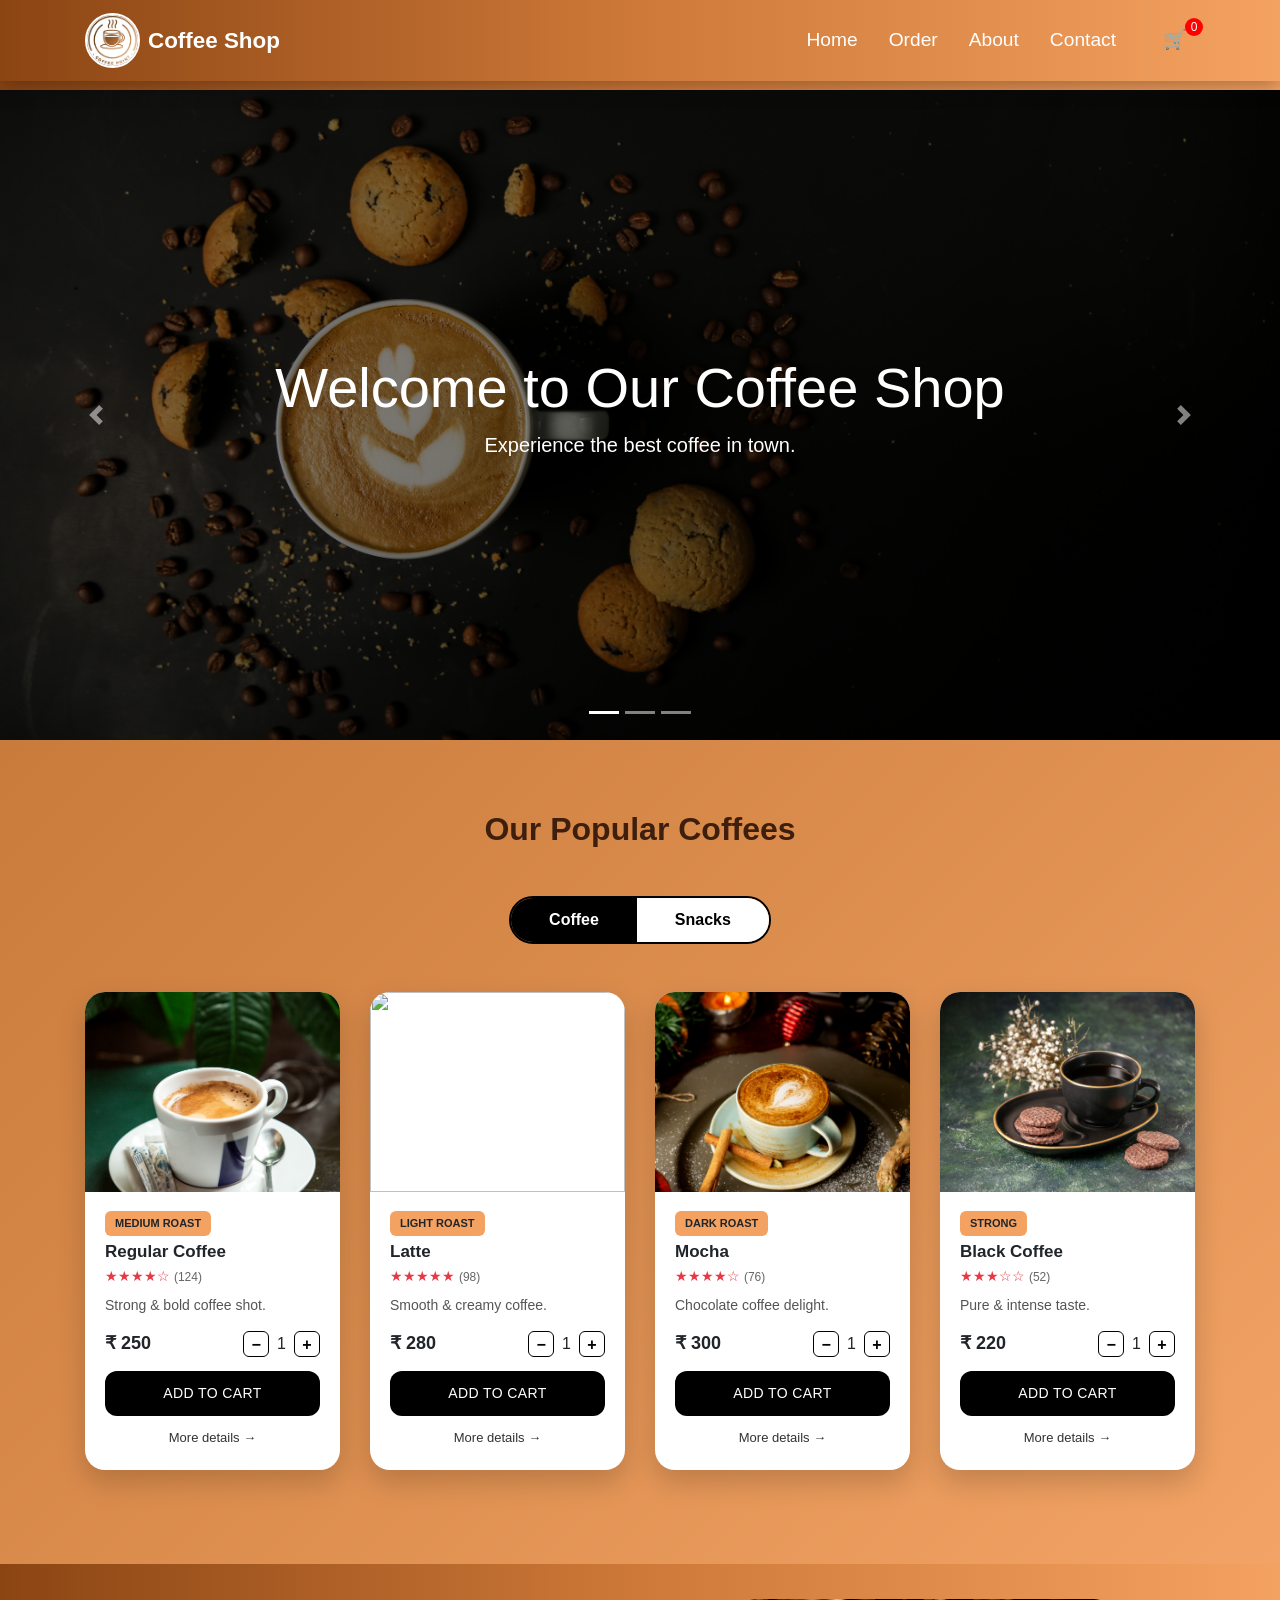
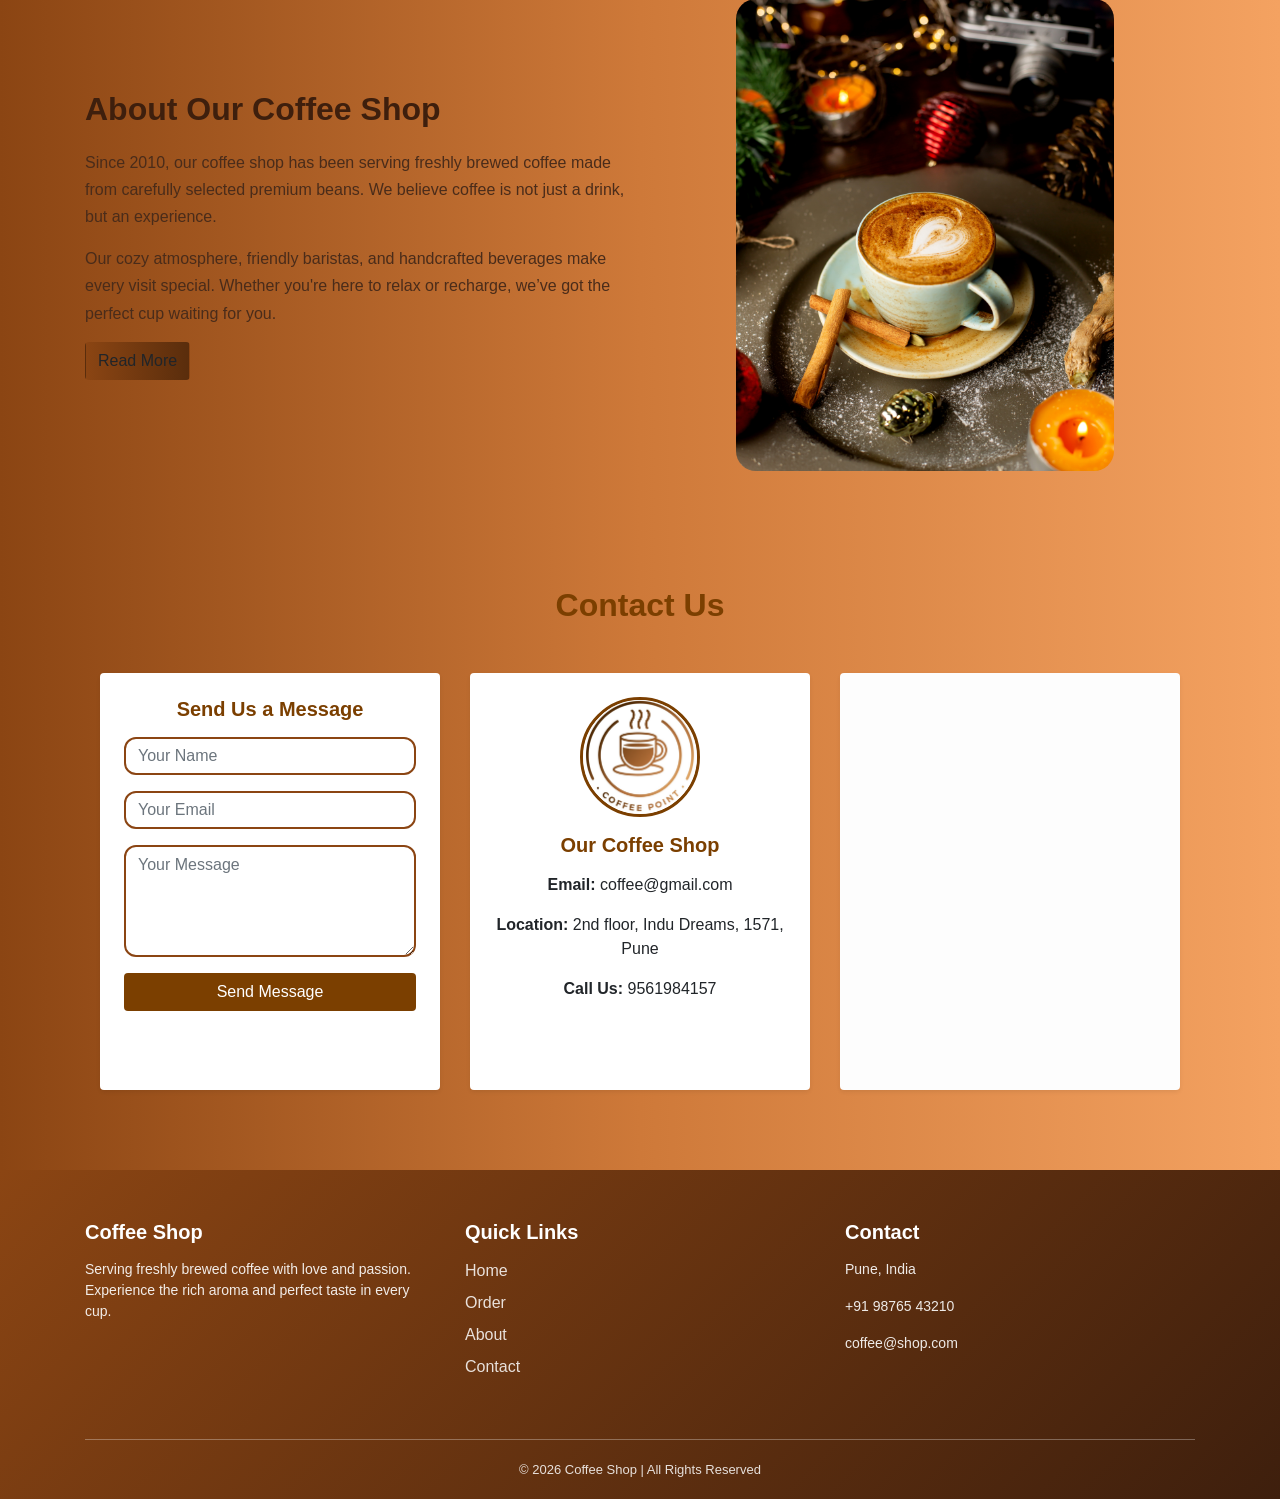
==== day3/coffee_shop/index.html @ 50c14617 "Added Day 3 Work" ====
<!DOCTYPE html>
<html lang="en">
<head>
    <meta charset="utf-8">
    <meta name="viewport" content="width=device-width, initial-scale=1, shrink-to-fit=no">
    <title>Coffee Shop</title>
    <link rel="stylesheet" href="css/style.css">
    <!-- Bootstrap CSS -->
    <link
        rel="stylesheet"
        href="https://cdn.jsdelivr.net/npm/bootstrap@4.6.2/dist/css/bootstrap.min.css"
        integrity="sha384-xOolHFLEh07PJGoPkLv1IbcEPTNtaed2xpHsD9ESMhqIYd0nLMwNLD69Npy4HI+N"
        crossorigin="anonymous"
    >

    <!-- jQuery -->
    <script src="https://code.jquery.com/jquery-3.6.0.min.js"></script>

    <!-- Bootstrap JS -->
    <script
        src="https://cdn.jsdelivr.net/npm/bootstrap@4.6.2/dist/js/bootstrap.bundle.min.js"
        integrity="sha384-Fy6S3B9q64WdZWQUiU+q4/2Lc9npb8tCaSX9FK7E8HnRr0Jz8D6OP9dO5Vg3Q9ct"
        crossorigin="anonymous"
    ></script>
    <script src="js/script.js" defer></script>
</head>
<body class="navbar-gradient">

<!-- ================= HEADER ================= -->
<header>
<nav class="navbar navbar-expand-lg fixed-top coffee-navbar">
    <div class="container">

        <!-- Logo -->
        <a class="navbar-brand d-flex align-items-center" href="#">
            <img src="img/logo.jpg" alt="Logo" class="logo-img">
            <span class="ml-2">Coffee Shop</span>
        </a>

        <!-- Toggle button -->
        <button class="navbar-toggler" type="button" data-toggle="collapse" data-target="#navbarNav">
            <span class="navbar-toggler-icon"></span>
        </button>

        <!-- Menu -->
        <div class="collapse navbar-collapse" id="navbarNav">
            <ul class="navbar-nav ml-auto">
                <li class="nav-item"><a class="nav-link" href="#popular-coffee">Home</a></li>
                <li class="nav-item"><a class="nav-link" href="#order">Order</a></li>
                <li class="nav-item"><a class="nav-link" href="#about-us">About</a></li>
                <li class="nav-item"><a class="nav-link" href="#contact-us">Contact</a></li>
               <li class="nav-item position-relative ml-3">
    <a class="nav-link" href="#" data-toggle="modal" data-target="#cartModal">
        🛒
        <span id="cart-count" class="cart-badge">0</span>
    </a>
</li>

            </ul>
        </div>

    </div>
</nav>
</header>


<!-- ================= SLIDER ================= -->
<div id="coffeeCarousel" class="carousel slide" data-ride="carousel" data-interval="3000">
  <ol class="carousel-indicators">
    <li data-target="#coffeeCarousel" data-slide-to="0" class="active"></li>
    <li data-target="#coffeeCarousel" data-slide-to="1"></li>
    <li data-target="#coffeeCarousel" data-slide-to="2"></li>
  </ol>

  <div class="carousel-inner">
    <div class="carousel-item active">
      <div class="slider-img">
        <img src="img/bg1.jpg" class="d-block w-100" alt="Slide 1">
        <div class="hero-overlay d-flex align-items-center justify-content-center">
          <div class="container text-center text-white">
            <h1 class="display-4">Welcome to Our Coffee Shop</h1>
            <p class="lead">Experience the best coffee in town.</p>
          </div>
        </div>
      </div>
    </div>
    <div class="carousel-item">
      <div class="slider-img">
        <img src="img/bg.jpg" class="d-block w-100" alt="Slide 2">
        <div class="hero-overlay d-flex align-items-center justify-content-center">
          <div class="container text-center text-white">
            <h1 class="display-4">Welcome to Our Coffee Shop</h1>
            <p class="lead">Experience the best coffee in town.</p>
          </div>
        </div>
      </div>
    </div>
    <div class="carousel-item">
      <div class="slider-img">
        <img src="img/bg2.jpg" class="d-block w-100" alt="Slide 3">
        <div class="hero-overlay d-flex align-items-center justify-content-center">
          <div class="container text-center text-white">
            <h1 class="display-4">Welcome to Our Coffee Shop</h1>
            <p class="lead">Experience the best coffee in town.</p>
          </div>
        </div>
      </div>
    </div>
  </div>

  <a class="carousel-control-prev" href="#coffeeCarousel" role="button" data-slide="prev">
    <span class="carousel-control-prev-icon" aria-hidden="true"></span>
    <span class="sr-only">Previous</span>
  </a>
  <a class="carousel-control-next" href="#coffeeCarousel" role="button" data-slide="next">
    <span class="carousel-control-next-icon" aria-hidden="true"></span>
    <span class="sr-only">Next</span>
  </a>
</div>



<!-- ================= POPULAR COFFEE ================= -->
<!-- CART ICON (Place inside navbar) -->


<!-- POPULAR COFFEE SECTION -->
<section id="popular-coffee" class="popular-section">
    <div class="container">
        <h2 class="text-center mb-5">Our Popular Coffees</h2>

        <div class="text-center mb-5">
            <div class="toggle-wrap">
                <button class="toggle-btn active" onclick="showCoffee()">Coffee</button>
                <button class="toggle-btn" onclick="showSnacks()">Snacks</button>
            </div>
        </div>

        <!-- COFFEE ITEMS -->
        <div class="row coffee-items">

            <!-- CARD 1 -->
            <div class="col-md-3 mb-4">
                <div class="coffee-product-card">
                    <div class="coffee-img-wrap">
                        <img src="img/cappuccino.jpg">
                    </div>
                    <div class="coffee-content">
                        <span class="coffee-tag">MEDIUM ROAST</span>
                        <h5>Regular Coffee</h5>

                        <div class="rating">★★★★☆ <span>(124)</span></div>

                        <p>Strong & bold coffee shot.</p>

                        <div class="price-row">
                            <span class="price">₹ 250</span>
                            <div class="qty-box">
                                <button onclick="changeQty(this,-1)">−</button>
                                <span class="qty">1</span>
                                <button onclick="changeQty(this,1)">+</button>
                            </div>
                        </div>

                       <button class="buy-btn" onclick="addToCart('Regular Coffee', 250)">ADD TO CART</button>
                        <a href="#" class="details-link">More details →</a>
                    </div>
                </div>
            </div>

            <!-- CARD 2 -->
            <div class="col-md-3 mb-4">
                <div class="coffee-product-card">
                    <div class="coffee-img-wrap">
                        <img src="img/latte.jpg">
                    </div>
                    <div class="coffee-content">
                        <span class="coffee-tag">LIGHT ROAST</span>
                        <h5>Latte</h5>
                        <div class="rating">★★★★★ <span>(98)</span></div>
                        <p>Smooth & creamy coffee.</p>

                        <div class="price-row">
                            <span class="price">₹ 280</span>
                            <div class="qty-box">
                                <button onclick="changeQty(this,-1)">−</button>
                                <span class="qty">1</span>
                                <button onclick="changeQty(this,1)">+</button>
                            </div>
                        </div>

                        <button class="buy-btn" onclick="addToCart('Latte', 280)">ADD TO CART</button>
                        <a href="#" class="details-link">More details →</a>
                    </div>
                </div>
            </div>

            <!-- CARD 3 -->
            <div class="col-md-3 mb-4">
                <div class="coffee-product-card">
                    <div class="coffee-img-wrap">
                        <img src="img/bg.jpg">
                    </div>
                    <div class="coffee-content">
                        <span class="coffee-tag">DARK ROAST</span>
                        <h5>Mocha</h5>
                        <div class="rating">★★★★☆ <span>(76)</span></div>
                        <p>Chocolate coffee delight.</p>

                        <div class="price-row">
                            <span class="price">₹ 300</span>
                            <div class="qty-box">
                                <button onclick="changeQty(this,-1)">−</button>
                                <span class="qty">1</span>
                                <button onclick="changeQty(this,1)">+</button>
                            </div>
                        </div>

                        <button class="buy-btn" onclick="addToCart('Mocha', 300)">ADD TO CART</button>
                        <a href="#" class="details-link">More details →</a>
                    </div>
                </div>
            </div>

            <!-- CARD 4 -->
            <div class="col-md-3 mb-4">
                <div class="coffee-product-card">
                    <div class="coffee-img-wrap">
                        <img src="img/black_coffee.jpg">
                    </div>
                    <div class="coffee-content">
                        <span class="coffee-tag">STRONG</span>
                        <h5>Black Coffee</h5>
                        <div class="rating">★★★☆☆ <span>(52)</span></div>
                        <p>Pure & intense taste.</p>

                        <div class="price-row">
                            <span class="price">₹ 220</span>
                            <div class="qty-box">
                                <button onclick="changeQty(this,-1)">−</button>
                                <span class="qty">1</span>
                                <button onclick="changeQty(this,1)">+</button>
                            </div>
                        </div>

                        <button class="buy-btn" onclick="addToCart('Black Coffee', 220)">ADD TO CART</button>
                        <a href="#" class="details-link">More details →</a>
                    </div>
                </div>
            </div>
        </div>

        <!-- SNACKS -->
       <div class="row snack-items" style="display:none;">

    <!-- SNACK 1 -->
    <div class="col-md-3 mb-4">
        <div class="coffee-product-card">
            <div class="coffee-img-wrap">
                <img src="img/cookies.jpg">
            </div>
            <div class="coffee-content">
                <span class="coffee-tag">SNACK</span>
                <h5>Chocolate Cookie</h5>

                <div class="rating">★★★★★ <span>(61)</span></div>

                <p>Crunchy cookie with rich chocolate.</p>

                <div class="price-row">
                    <span class="price">₹ 120</span>
                    <div class="qty-box">
                        <button onclick="changeQty(this,-1)">−</button>
                        <span class="qty">1</span>
                        <button onclick="changeQty(this,1)">+</button>
                    </div>
                </div>

                <button class="buy-btn" onclick="addToCart('Chocolate Cookie', 120)">ADD TO CART</button>
                <a href="#" class="details-link">More details →</a>
            </div>
        </div>
    </div>

    <!-- SNACK 2 -->
    <div class="col-md-3 mb-4">
        <div class="coffee-product-card">
            <div class="coffee-img-wrap">
                <img src="img/croissant.jpg">
            </div>
            <div class="coffee-content">
                <span class="coffee-tag">SNACK</span>
                <h5>Butter Croissant</h5>

                <div class="rating">★★★★☆ <span>(48)</span></div>

                <p>Flaky, buttery & freshly baked.</p>

                <div class="price-row">
                    <span class="price">₹ 150</span>
                    <div class="qty-box">
                        <button onclick="changeQty(this,-1)">−</button>
                        <span class="qty">1</span>
                        <button onclick="changeQty(this,1)">+</button>
                    </div>
                </div>

                <button class="buy-btn" onclick="addToCart('Butter Croissant', 150)">ADD TO CART</button>
                <a href="#" class="details-link">More details →</a>
            </div>
        </div>
    </div>

    <!-- SNACK 3 -->
    <div class="col-md-3 mb-4">
        <div class="coffee-product-card">
            <div class="coffee-img-wrap">
                <img src="img/brownies.jpg">
            </div>
            <div class="coffee-content">
                <span class="coffee-tag">SNACK</span>
                <h5>Brownie</h5>

                <div class="rating">★★★★★ <span>(89)</span></div>

                <p>Soft & fudgy chocolate brownie.</p>

                <div class="price-row">
                    <span class="price">₹ 180</span>
                    <div class="qty-box">
                        <button onclick="changeQty(this,-1)">−</button>
                        <span class="qty">1</span>
                        <button onclick="changeQty(this,1)">+</button>
                    </div>
                </div>

                <button class="buy-btn" onclick="addToCart('Brownie', 180)">ADD TO CART</button>
                <a href="#" class="details-link">More details →</a>
            </div>
        </div>
    </div>

    <!-- SNACK 4 -->
    <div class="col-md-3 mb-4">
        <div class="coffee-product-card">
            <div class="coffee-img-wrap">
                <img src="img/sandwiches.jpg">
            </div>
            <div class="coffee-content">
                <span class="coffee-tag">SNACK</span>
                <h5>Cheese Sandwich</h5>

                <div class="rating">★★★★☆ <span>(54)</span></div>

                <p>Grilled sandwich with melted cheese.</p>

                <div class="price-row">
                    <span class="price">₹ 160</span>
                    <div class="qty-box">
                        <button onclick="changeQty(this,-1)">−</button>
                        <span class="qty">1</span>
                        <button onclick="changeQty(this,1)">+</button>
                    </div>
                </div>

                <button class="buy-btn" onclick="addToCart('Cheese Sandwich', 160)">ADD TO CART</button>
                <a href="#" class="details-link">More details →</a>
            </div>
        </div>
    </div>

</div>


        

    </div>
</section>




<!-- ================= CART MODAL ================= -->
<div class="modal fade" id="cartModal" tabindex="-1">
  <div class="modal-dialog modal-lg modal-dialog-centered">
    <div class="modal-content">

      <div class="modal-header">
        <h5 class="modal-title">🛒 Your Cart</h5>
        <button type="button" class="close" data-dismiss="modal">&times;</button>
      </div>

      <div class="modal-body">
        <div id="cart-items"></div>

        <hr>
        <h5 class="text-right">
          Total: ₹ <span id="cart-total">0</span>
        </h5>
      </div>

      <div class="modal-footer">
        <button class="btn btn-secondary" data-dismiss="modal">Continue Shopping</button>
        <button class="btn btn-success" onclick="placeOrder()">Place Order</button>
      </div>

    </div>
  </div>
</div>


<!-- ================= ABOUT US ================= -->
 <!-- ================= ABOUT US ================= -->
<section id="about-us" class="about-section">
    <div class="container">
        <div class="row align-items-center">

            <!-- Text -->
            <div class="col-md-6 about-text">
                <h2>About Our Coffee Shop</h2>
                <p>
                    Since 2010, our coffee shop has been serving freshly brewed coffee
                    made from carefully selected premium beans. We believe coffee is
                    not just a drink, but an experience.
                </p>
                <p>
                    Our cozy atmosphere, friendly baristas, and handcrafted beverages
                    make every visit special. Whether you're here to relax or recharge,
                    we’ve got the perfect cup waiting for you.
                </p>
                <button class="btn about-btn"> Read More</button>
            </div>

            <!-- Image -->
            <div class="col-md-6 text-center">
                <div class="about-img">
                    <img src="img/bg.jpg" alt="About Coffee Shop">
                </div>
            </div>

        </div>
    </div>
</section>

<!-- ================= CONTACT ================= -->
 <!-- ================= CONTACT US ================= -->
<section id="contact-us" class="contact-section">
    <div class="container">
        <div class="container">
        <h2 class="text-center mb-5 font-weight-bold" style="color:#7b3f00;">Contact Us</h2>

        <div class="row g-4">

            <!-- Column 1: Contact Form -->
            <div class="col-md-4">
                <div class="contact-card p-4 h-100 shadow-sm rounded bg-white hover-card">
                    <h5 class="mb-3 font-weight-bold text-center" style="color:#7b3f00;">Send Us a Message</h5>
                    <form>
                        <div class="form-group">
                            <input type="text" class="form-control" placeholder="Your Name" required>
                        </div>
                        <div class="form-group">
                            <input type="email" class="form-control" placeholder="Your Email" required>
                        </div>
                        <div class="form-group">
                            <textarea class="form-control" rows="4" placeholder="Your Message" required></textarea>
                        </div>
                        <button type="submit" class="btn btn-block" style="background-color:#7b3f00; color:white;">Send Message</button>
                    </form>
                </div>
            </div>

            <!-- Column 2: Shop Info / Photo -->
            <div class="col-md-4">
                <div class="contact-card p-4 h-100 shadow-sm rounded bg-white hover-card text-center">
                    <div class="logo-circle mx-auto mb-3">
                        <img src="img/logo.jpg" alt="Coffee Shop" class="img-fluid rounded-circle">
                    </div>
                    <h5 class="mb-3 font-weight-bold" style="color:#7b3f00;">Our Coffee Shop</h5>
                    <p><strong>Email:</strong> coffee@gmail.com</p>
                    <p><strong>Location:</strong> 2nd floor, Indu Dreams, 1571, Pune</p>
                    <p><strong>Call Us:</strong> 9561984157</p>
                </div>
            </div>

            <!-- Column 3: Google Map -->
            <div class="col-md-4">
                <div class="contact-card h-100 shadow-sm rounded hover-card overflow-hidden">
                    <iframe 
                        src="https://www.google.com/maps/embed?pb=!1m18!1m12!1m3!1d3790.928456471112!2d74.2318562!3d16.691892!2m3!1f0!2f0!3f0!3m2!1i1024!2i768!4f13.1!3m3!1m2!1s0x3bc1032fa6c8f0a3%3A0xabc123456789!2sSM%20Homoeopathic%20Clinic!5e0!3m2!1sen!2sin!4v1600000000000!5m2!1sen!2sin" 
                        width="100%" height="100%" style="border:0; min-height:350px;" allowfullscreen="" loading="lazy">
                    </iframe>
                </div>
            </div>

        </div>
    </div>
    
</section>

<!-- ================= FOOTER ================= -->
<!-- ================= FOOTER ================= -->
<footer class="coffee-footer">
    <div class="container">
        <div class="row">

            <!-- About -->
            <div class="col-md-4 mb-4">
                <h5>Coffee Shop</h5>
                <p>
                    Serving freshly brewed coffee with love and passion.
                    Experience the rich aroma and perfect taste in every cup.
                </p>
            </div>

            <!-- Quick Links -->
            <div class="col-md-4 mb-4">
                <h5>Quick Links</h5>
                <ul class="footer-links">
                    <li><a href="#popular-coffee">Home</a></li>
                    <li><a href="#order">Order</a></li>
                    <li><a href="#about-us">About</a></li>
                    <li><a href="#contact-us">Contact</a></li>
                </ul>
            </div>

            <!-- Contact -->
            <div class="col-md-4 mb-4">
                <h5>Contact</h5>
                <p> Pune, India</p>
                <p>+91 98765 43210</p>
                <p> coffee@shop.com</p>
            </div>

        </div>

        <hr>

        <div class="text-center copyright">
            © 2026 Coffee Shop | All Rights Reserved
        </div>
    </div>
</footer>

</div>
</body>
</html>
---- day3/coffee_shop/css/style.css ----
/* ================== STYLES ================== */
    .navbar-gradient {
        background: linear-gradient(90deg, #8b4513, #ce7939, #f4a261);
    }

    .footer-gradient {
        background: linear-gradient(90deg, #f4a261, #ce7939, #8b4513);
    }

    .hero-overlay {
        background: linear-gradient(rgba(0,0,0,0.6), rgba(0,0,0,0.6));
        height: 100%;
    }
/* ================= HEADER ================= */
.coffee-navbar {
    background: linear-gradient(90deg, #8b4513, #ce7939, #f4a261);
    padding: 15px 0;
    box-shadow: 0 5px 20px rgba(0,0,0,0.3);
    transition: all 0.4s ease;
}

/* Brand */
.coffee-navbar .navbar-brand {
    font-weight: 700;
    font-size: 22px;
    color: #fff !important;
}
/* Make navbar links bold and larger */
.coffee-navbar .nav-link {
    font-weight: bold;   /* Makes text bold */
    font-size: 1.2rem;   /* Adjust the size as needed */
}

/* Optional: make the brand name bold and bigger */
.coffee-navbar .navbar-brand span {
    font-weight: bold;
    font-size: 1.4rem;  /* Adjust as needed */
}

.logo-img {
    width: 55px;
    height: 55px;
    border-radius: 50%;
    border: 2px solid #fff;
}

/* Nav links */
.coffee-navbar .nav-link {
    color: #fff !important;
    font-weight: 500;
    margin-left: 15px;
    position: relative;
    transition: color 0.3s ease;
}

/* Hover underline animation */
.coffee-navbar .nav-link::after {
    content: "";
    position: absolute;
    width: 0;
    height: 2px;
    left: 0;
    bottom: -5px;
    background: #fff;
    transition: width 0.3s ease;
}

.coffee-navbar .nav-link:hover::after {
    width: 100%;
}

/* Toggle icon */
.navbar-toggler {
    border: none;
}

.navbar-toggler-icon {
    filter: brightness(0) invert(1);
}

/* Space for fixed navbar */
body {
    padding-top: 90px;
}

/* Smooth scroll */
html {
    scroll-behavior: smooth;
}

/* ================= POPULAR COFFEE SECTION ================= */

.popular-section {
    padding: 70px 0;
    background: linear-gradient(135deg, #c97b3b, #f2a365);
}

.popular-section h2 {
    font-weight: 700;
    color: #3e1f0d;
}

/* ================= TOGGLE ================= */

.toggle-wrap {
    display: inline-flex;
    border: 2px solid #000;
    border-radius: 40px;
    overflow: hidden;
}

.toggle-btn {
    padding: 10px 38px;
    border: none;
    background: #fff;
    font-weight: 600;
    cursor: pointer;
    transition: all 0.3s ease;
}

.toggle-btn.active {
    background: #000;
    color: #fff;
}

/* ================= PRODUCT CARD ================= */

.coffee-product-card {
    background: #ffffff;
    border-radius: 20px;
    overflow: hidden;
    height: 100%;
    box-shadow: 0 12px 28px rgba(0,0,0,0.18);
    transition: all 0.35s ease;
}

.coffee-product-card:hover {
    transform: translateY(-10px) scale(1.02);
    box-shadow: 0 22px 45px rgba(0,0,0,0.28);
}

/* ================= IMAGE ================= */

.coffee-img-wrap {
    height: 200px;
    overflow: hidden;
}

.coffee-img-wrap img {
    width: 100%;
    height: 100%;
    object-fit: cover;
    transition: transform 0.6s ease;
}

.coffee-product-card:hover img {
    transform: scale(1.08);
}

/* ================= CARD CONTENT ================= */

.coffee-content {
    padding: 18px 20px 22px;
}

/* TAG */

.coffee-tag {
    display: inline-block;
    background: #f4a261;
    font-size: 11px;
    padding: 4px 10px;
    font-weight: 700;
    border-radius: 6px;
    margin-bottom: 6px;
}

/* TITLE */

.coffee-content h5 {
    font-size: 17px;
    font-weight: 700;
    margin-bottom: 4px;
}

/* RATING */

.rating {
    color: #e63946;
    font-size: 14px;
    margin-bottom: 8px;
}

.rating span {
    color: #666;
    font-size: 12px;
}

/* DESCRIPTION */

.coffee-content p {
    font-size: 14px;
    color: #555;
    margin-bottom: 14px;
}

/* PRICE + QTY */

.price-row {
    display: flex;
    justify-content: space-between;
    align-items: center;
    margin-bottom: 14px;
}

.price {
    font-weight: 700;
    font-size: 18px;
}

/* QTY BOX */

.qty-box {
    display: flex;
    align-items: center;
    gap: 8px;
}

.qty-box button {
    width: 26px;
    height: 26px;
    border-radius: 6px;
    border: 1px solid #000;
    background: #fff;
    cursor: pointer;
    font-weight: bold;
}

/* ADD TO CART */

.buy-btn {
    width: 100%;
    background: #000;
    color: #fff;
    padding: 12px 0;
    border-radius: 12px;
    border: none;
    font-size: 14px;
    letter-spacing: 0.4px;
    transition: background 0.3s ease;
}

.buy-btn:hover {
    background: #7b3f00;
}

/* MORE DETAILS */

.details-link {
    display: block;
    margin-top: 12px;
    text-align: center;
    font-size: 13px;
    color: #000;
    opacity: 0.8;
    text-decoration: none;
}

.details-link:hover {
    text-decoration: underline;
}

/* ================= CART BADGE ================= */

.cart-badge {
    position: absolute;
    top: 0;
    right: -8px;
    background: red;
    color: #fff;
    width: 18px;
    height: 18px;
    font-size: 12px;
    border-radius: 50%;
    display: flex;
    align-items: center;
    justify-content: center;
}

/* ================= GRID SPACING ================= */

.row.coffee-items,
.row.snack-items {
    row-gap: 28px;
}
    /* ================= HERO STATIC IMAGE ================= */
    .slider-img {
    position: relative;
    height: 650px;
}

.slider-img img {
    width: 100%;
    height: 100%;
    object-fit: cover;
}

.hero-overlay {
    position: absolute;
    top: 0;
    left: 0;
    width: 100%;
    height: 100%;
    background: rgba(0,0,0,0.5);
}

.carousel-inner .carousel-item {
    transition: transform 1s ease, opacity 1s ease-in-out;
}
/* ================= ABOUT SECTION ================= */
.about-section {
    padding: 35px 0;
   
}

.about-text h2 {
    font-weight: 700;
    margin-bottom: 20px;
    color: #3e1f0d;
}

.about-text p {
    font-size: 16px;
    line-height: 1.7;
    color: #4a2c1a;
    margin-bottom: 15px;
}

/* Button */
.about-btn {
    background: linear-gradient(90deg, #8b4513, #5a2d0c);
    color: #fff;
    padding: 12px 25px;
    border-radius: 30px;
    border: none;
    transition: all 0.4s ease;
}

.about-btn:hover {
    transform: translateY(-3px);
    box-shadow: 0 10px 25px rgba(139,69,19,0.6);
}

/* Image */
/* .about-img {
    overflow: hidden;
    border-radius: 20px;
    box-shadow: 0 20px 40px rgba(0,0,0,0.3);
    transition: transform 0.5s ease;
} */

.about-img img {
    width: 70%;

    border-radius: 20px;
    transition: transform 0.6s ease;
}

/* Image hover */
.about-img:hover img {
    transform: scale(1.1);
}
/* ================= CONTACT SECTION ================= */
.contact-section {
    padding: 80px 0;
 
}

.contact-card {
    background: #f4a261;
    padding: 30px;
    border-radius: 20px;
    box-shadow: 0 20px 40px rgba(0,0,0,0.3);
    animation: fadeUp 0.8s ease;
}

.contact-card label {
    font-weight: 600;
    color: #5a2d0c;
}

/* Inputs */
.contact-card .form-control {
    border-radius: 12px;
    border: 2px solid #8b4513;
    background: transparent;
    margin-bottom: 15px;
}

.contact-card .form-control:focus {
    border-color: #5a2d0c;
    box-shadow: 0 0 8px rgba(139,69,19,0.6);
}

/* Button */
.contact-btn {
    width: 100%;
    height: 50px;
    border-radius: 30px;
    background: linear-gradient(90deg, #8b4513, #5a2d0c);
    color: #fff;
    font-size: 18px;
    border: none;
    transition: all 0.4s ease;
}

.contact-btn:hover {
    transform: scale(1.05);
    box-shadow: 0 0 20px rgba(139,69,19,0.8);
}

/* Success message */
.contact-success {
    display: none;
    margin-top: 20px;
    padding: 12px;
    background: #2d6a4f;
    color: #fff;
    border-radius: 12px;
    font-weight: 600;
    text-align: center;
    animation: pop 0.5s ease;
}

@keyframes pop {
    from { transform: scale(0.6); opacity: 0; }
    to { transform: scale(1); opacity: 1; }
}
/* ================= FOOTER ================= */
.coffee-footer {
    background: linear-gradient(135deg, #8b4513, #3e1f0d);
    color: #fff;
    padding: 50px 0 20px;
}

.coffee-footer h5 {
    font-weight: 700;
    margin-bottom: 15px;
}

.coffee-footer p {
    font-size: 14px;
    opacity: 0.9;
}

/* Links */
.footer-links {
    list-style: none;
    padding: 0;
}

.footer-links li {
    margin-bottom: 8px;
}

.footer-links a {
    color: #fff;
    text-decoration: none;
    opacity: 0.85;
    transition: opacity 0.3s ease;
}

.footer-links a:hover {
    opacity: 1;
    text-decoration: underline;
}

/* Divider */
.coffee-footer hr {
    border-color: rgba(255,255,255,0.3);
    margin: 20px 0;
}

/* Copyright */
.coffee-footer .copyright {
    font-size: 13px;
    opacity: 0.85;
}


/* Contact Card Styling */
.contact-card {
    background-color: #fdfdfd; /* Light white card */
    border-radius: 12px;
    box-shadow: 0 10px 30px rgba(0,0,0,0.4); /* visible shadow */
    transition: transform 0.3s ease, box-shadow 0.3s ease;
}

.contact-card:hover {
    transform: translateY(-7px);
    box-shadow: 0 15px 40px rgb(0, 0, 0); /* stronger hover shadow */
}



/* Logo Circle Styling */
.logo-circle {
    width: 120px;
    height: 120px;
    overflow: hidden;
    border-radius: 50%;
    border: 3px solid #7b3f00;
    margin: 0 auto; /* center logo */
}

.logo-circle img {
    width: 100%;
    height: 100%;
    object-fit: cover;
    display: block;
}

/* Button Hover */
.btn {
    transition: background-color 0.3s ease, transform 0.2s ease;
}

.btn:hover {
    background-color: #a65c00;
    transform: translateY(-2px); /* small lift effect */
}

/* Responsive Logo */
@media (max-width: 767px) {
    .logo-circle {
        width: 100px;
        height: 100px;
    }
}
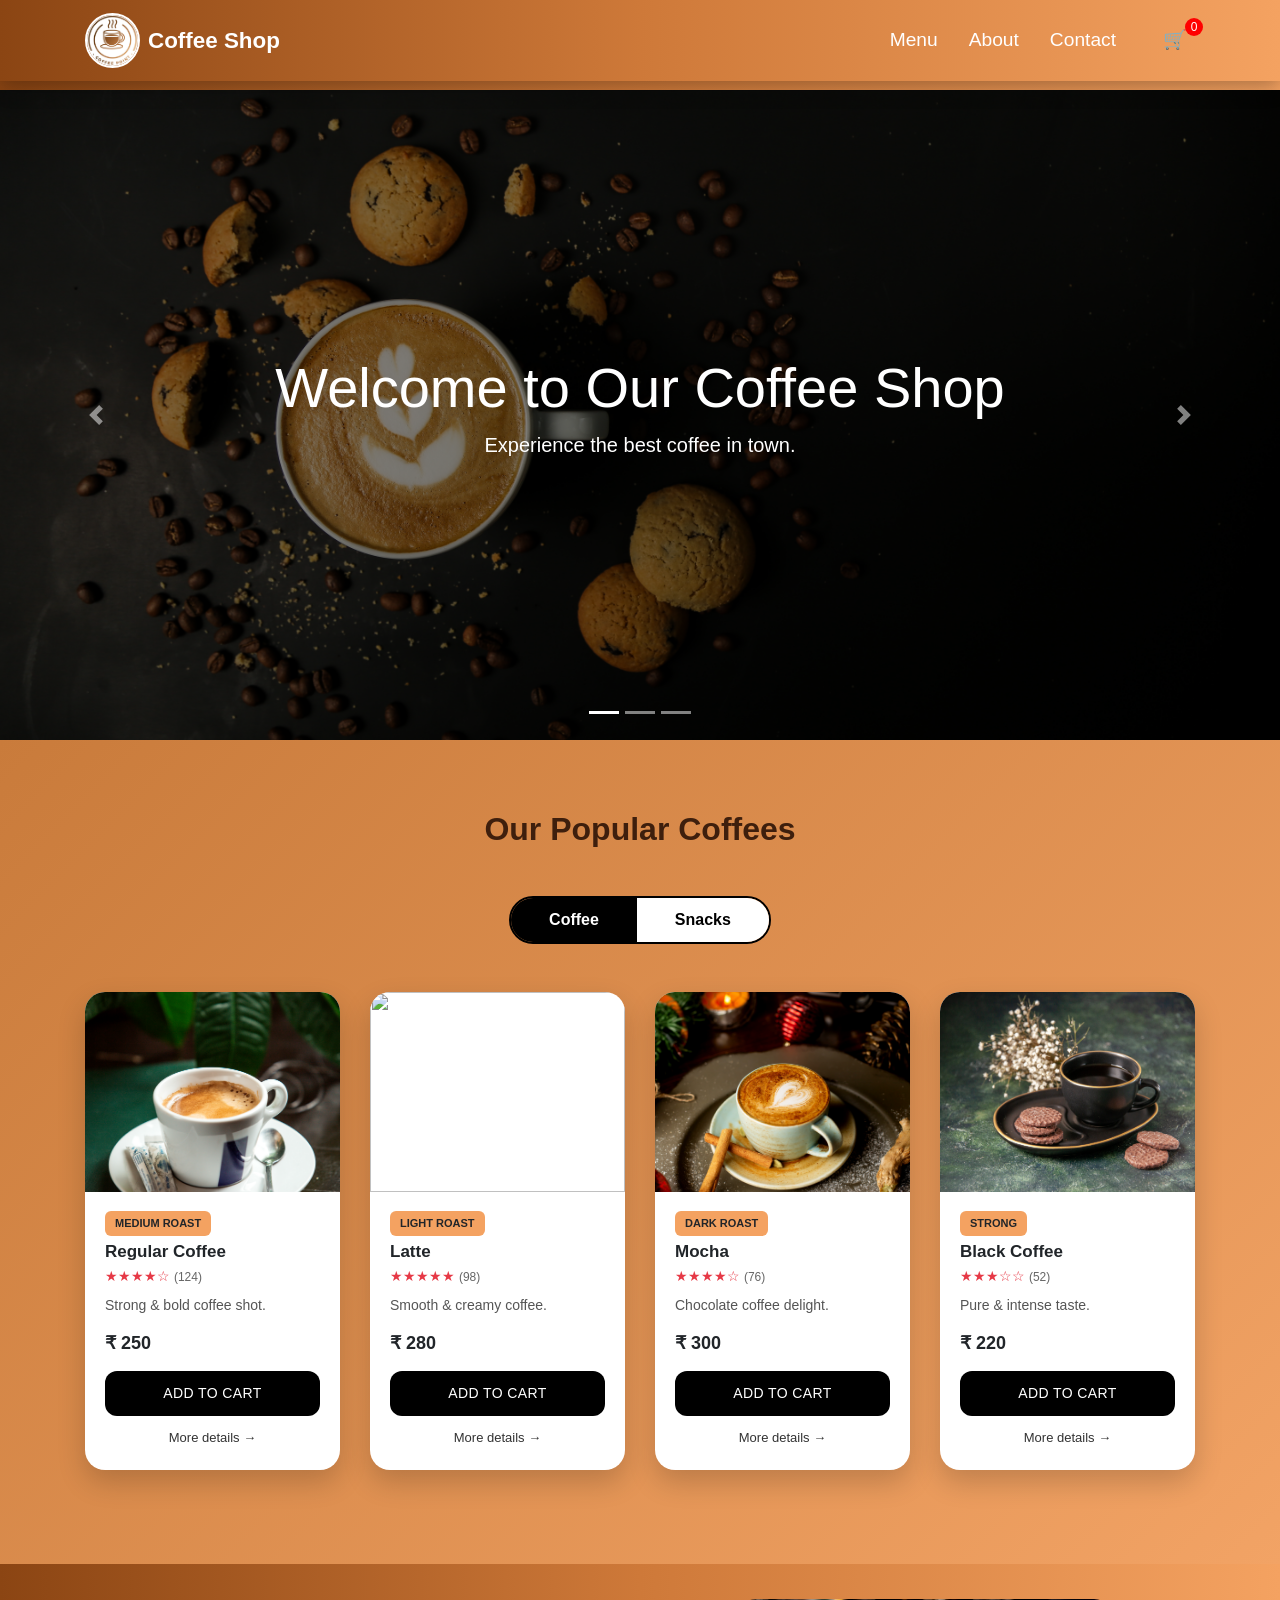
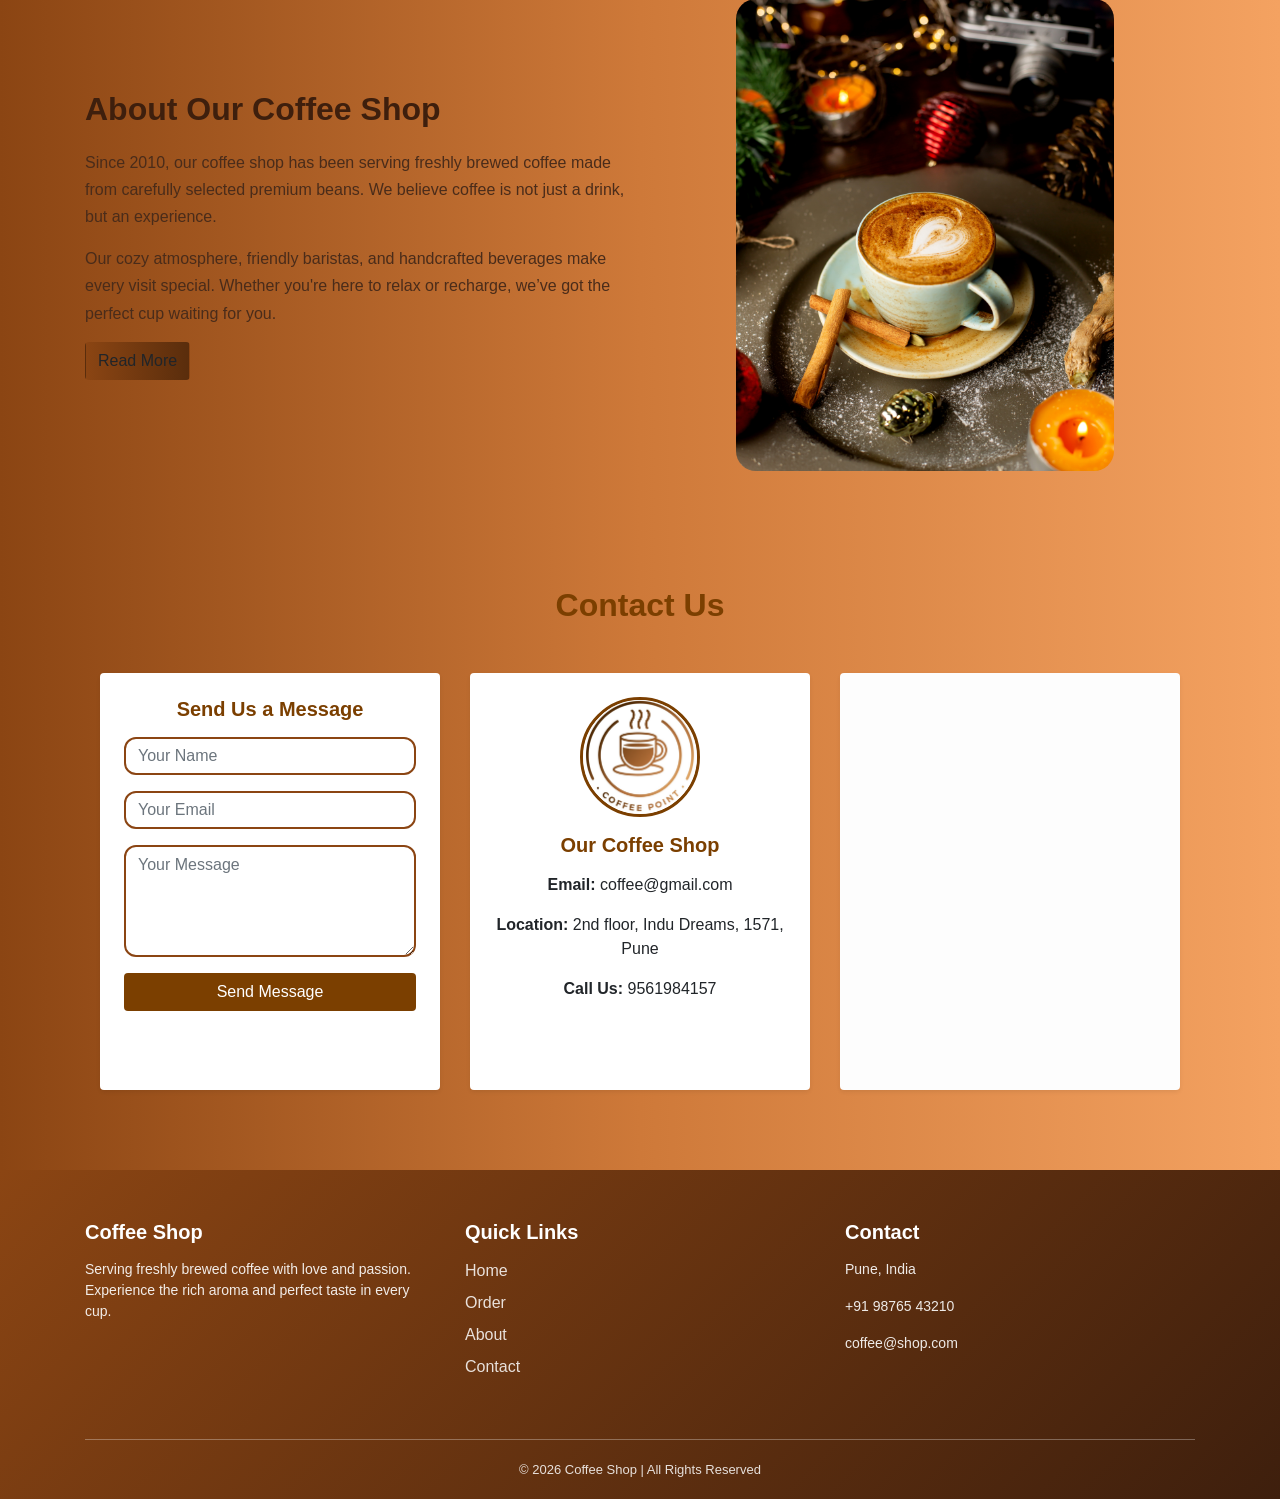
==== commit 68ae0dd4: "Added new updates" ====
--- a/day3/coffee_shop/index.html
+++ b/day3/coffee_shop/index.html
@@ -5,6 +5,85 @@
     <meta name="viewport" content="width=device-width, initial-scale=1, shrink-to-fit=no">
     <title>Coffee Shop</title>
     <link rel="stylesheet" href="css/style.css">
+<script>
+let cart = [];
+
+function addToCart(name, price) {
+    const item = cart.find(p => p.name === name);
+
+    if (item) {
+        item.qty++;
+    } else {
+        cart.push({ name, price, qty: 1 });
+    }
+
+    updateCart();
+}
+
+function updateCart() {
+    const cartItems = document.getElementById("cart-items");
+    const cartTotal = document.getElementById("cart-total");
+    const cartCount = document.getElementById("cart-count");
+
+    cartItems.innerHTML = "";
+    let total = 0;
+    let count = 0;
+
+    cart.forEach((item, i) => {
+        total += item.price * item.qty;
+        count += item.qty;
+
+        cartItems.innerHTML += `
+            <div class="d-flex justify-content-between mb-3">
+                <div>
+                    <strong>${item.name}</strong><br>
+                    ₹${item.price} × ${item.qty}
+                </div>
+                <div>
+                    <button class="btn btn-sm btn-outline-dark"
+                        onclick="changeQty(${i},-1)">−</button>
+                    <button class="btn btn-sm btn-outline-dark"
+                        onclick="changeQty(${i},1)">+</button>
+                    <button class="btn btn-sm btn-outline-danger"
+                        onclick="removeItem(${i})">✕</button>
+                </div>
+            </div>
+        `;
+    });
+
+    cartTotal.innerText = total;
+    cartCount.innerText = count;
+}
+
+function changeQty(i, change) {
+    cart[i].qty += change;
+    if (cart[i].qty <= 0) cart.splice(i, 1);
+    updateCart();
+}
+
+function removeItem(i) {
+    cart.splice(i, 1);
+    updateCart();
+}
+
+/* TOGGLE */
+function showCoffee() {
+    document.querySelector('.coffee-items').style.display = "flex";
+    document.querySelector('.snack-items').style.display = "none";
+}
+
+function showSnacks() {
+    document.querySelector('.coffee-items').style.display = "none";
+    document.querySelector('.snack-items').style.display = "flex";
+}
+
+function placeOrder() {
+    alert("Order placed successfully!");
+    cart = [];
+    updateCart();
+}
+</script>
+    
     <!-- Bootstrap CSS -->
     <link
         rel="stylesheet"
@@ -22,7 +101,7 @@
         integrity="sha384-Fy6S3B9q64WdZWQUiU+q4/2Lc9npb8tCaSX9FK7E8HnRr0Jz8D6OP9dO5Vg3Q9ct"
         crossorigin="anonymous"
     ></script>
-    <script src="js/script.js" defer></script>
+
 </head>
 <body class="navbar-gradient">
 
@@ -45,8 +124,7 @@
         <!-- Menu -->
         <div class="collapse navbar-collapse" id="navbarNav">
             <ul class="navbar-nav ml-auto">
-                <li class="nav-item"><a class="nav-link" href="#popular-coffee">Home</a></li>
-                <li class="nav-item"><a class="nav-link" href="#order">Order</a></li>
+                <li class="nav-item"><a class="nav-link" href="#popular-coffee">Menu</a></li>
                 <li class="nav-item"><a class="nav-link" href="#about-us">About</a></li>
                 <li class="nav-item"><a class="nav-link" href="#contact-us">Contact</a></li>
                <li class="nav-item position-relative ml-3">
@@ -120,8 +198,6 @@
 
 
 
-<!-- ================= POPULAR COFFEE ================= -->
-<!-- CART ICON (Place inside navbar) -->
 
 
 <!-- POPULAR COFFEE SECTION -->
@@ -155,11 +231,6 @@
 
                         <div class="price-row">
                             <span class="price">₹ 250</span>
-                            <div class="qty-box">
-                                <button onclick="changeQty(this,-1)">−</button>
-                                <span class="qty">1</span>
-                                <button onclick="changeQty(this,1)">+</button>
-                            </div>
                         </div>
 
                        <button class="buy-btn" onclick="addToCart('Regular Coffee', 250)">ADD TO CART</button>
@@ -182,11 +253,6 @@
 
                         <div class="price-row">
                             <span class="price">₹ 280</span>
-                            <div class="qty-box">
-                                <button onclick="changeQty(this,-1)">−</button>
-                                <span class="qty">1</span>
-                                <button onclick="changeQty(this,1)">+</button>
-                            </div>
                         </div>
 
                         <button class="buy-btn" onclick="addToCart('Latte', 280)">ADD TO CART</button>
@@ -209,11 +275,6 @@
 
                         <div class="price-row">
                             <span class="price">₹ 300</span>
-                            <div class="qty-box">
-                                <button onclick="changeQty(this,-1)">−</button>
-                                <span class="qty">1</span>
-                                <button onclick="changeQty(this,1)">+</button>
-                            </div>
                         </div>
 
                         <button class="buy-btn" onclick="addToCart('Mocha', 300)">ADD TO CART</button>
@@ -236,11 +297,6 @@
 
                         <div class="price-row">
                             <span class="price">₹ 220</span>
-                            <div class="qty-box">
-                                <button onclick="changeQty(this,-1)">−</button>
-                                <span class="qty">1</span>
-                                <button onclick="changeQty(this,1)">+</button>
-                            </div>
                         </div>
 
                         <button class="buy-btn" onclick="addToCart('Black Coffee', 220)">ADD TO CART</button>
@@ -269,11 +325,6 @@
 
                 <div class="price-row">
                     <span class="price">₹ 120</span>
-                    <div class="qty-box">
-                        <button onclick="changeQty(this,-1)">−</button>
-                        <span class="qty">1</span>
-                        <button onclick="changeQty(this,1)">+</button>
-                    </div>
                 </div>
 
                 <button class="buy-btn" onclick="addToCart('Chocolate Cookie', 120)">ADD TO CART</button>
@@ -298,11 +349,6 @@
 
                 <div class="price-row">
                     <span class="price">₹ 150</span>
-                    <div class="qty-box">
-                        <button onclick="changeQty(this,-1)">−</button>
-                        <span class="qty">1</span>
-                        <button onclick="changeQty(this,1)">+</button>
-                    </div>
                 </div>
 
                 <button class="buy-btn" onclick="addToCart('Butter Croissant', 150)">ADD TO CART</button>
@@ -327,11 +373,6 @@
 
                 <div class="price-row">
                     <span class="price">₹ 180</span>
-                    <div class="qty-box">
-                        <button onclick="changeQty(this,-1)">−</button>
-                        <span class="qty">1</span>
-                        <button onclick="changeQty(this,1)">+</button>
-                    </div>
                 </div>
 
                 <button class="buy-btn" onclick="addToCart('Brownie', 180)">ADD TO CART</button>
@@ -356,11 +397,6 @@
 
                 <div class="price-row">
                     <span class="price">₹ 160</span>
-                    <div class="qty-box">
-                        <button onclick="changeQty(this,-1)">−</button>
-                        <span class="qty">1</span>
-                        <button onclick="changeQty(this,1)">+</button>
-                    </div>
                 </div>
 
                 <button class="buy-btn" onclick="addToCart('Cheese Sandwich', 160)">ADD TO CART</button>
--- a/day3/coffee_shop/css/style.css
+++ b/day3/coffee_shop/css/style.css
@@ -381,7 +381,7 @@
     background: #f4a261;
     padding: 30px;
     border-radius: 20px;
-    box-shadow: 0 20px 40px rgba(0,0,0,0.3);
+    box-shadow: 0 20px 40px rgba(0,0,0,0.3)!;
     animation: fadeUp 0.8s ease;
 }
 
@@ -499,7 +499,7 @@
 
 .contact-card:hover {
     transform: translateY(-7px);
-    box-shadow: 0 15px 40px rgb(0, 0, 0); /* stronger hover shadow */
+    box-shadow: 0 15px 40px rgb(0, 0, 0)!important; /* stronger hover shadow */
 }
 
 
